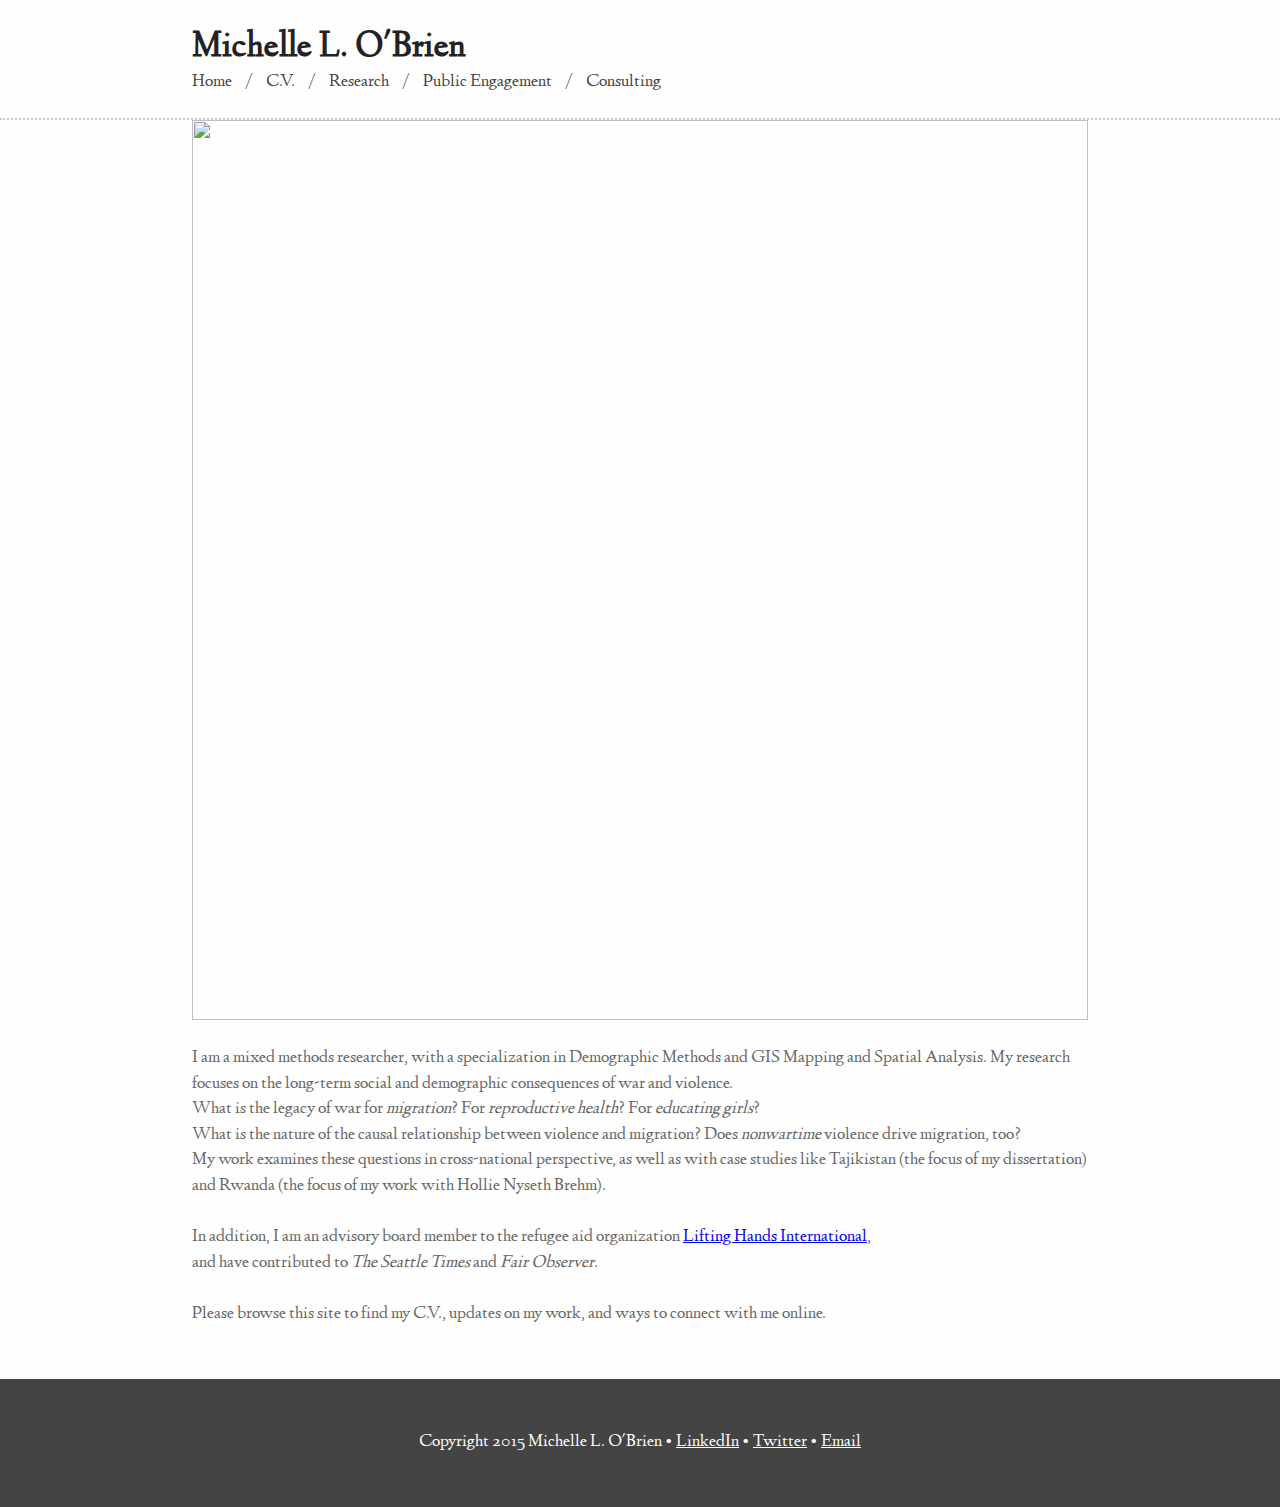
==== index.html @ 678c3acf "Update index.html" ====
<html>

<head>
	<title>Michelle L. O'Brien - Home</title>
	<link rel="stylesheet" type="text/css" href="styles.css" />
  
  <script>
  (function(i,s,o,g,r,a,m){i['GoogleAnalyticsObject']=r;i[r]=i[r]||function(){
  (i[r].q=i[r].q||[]).push(arguments)},i[r].l=1*new Date();a=s.createElement(o),
  m=s.getElementsByTagName(o)[0];a.async=1;a.src=g;m.parentNode.insertBefore(a,m)
  })(window,document,'script','//www.google-analytics.com/analytics.js','ga');

  ga('create', 'UA-62308016-1', 'auto');
  ga('send', 'pageview');

</script>
</head>

<body>

	<header>
		<h1>Michelle L. O'Brien</h1>
		<nav>
			<a href="index.html">Home</a> / <a href="OBMich.github.io/MOBrien_CV.pdf">C.V.</a> / <a href="research.html">Research</a> / <a href="teaching.html">Public Engagement</a> / <a href="consulting.html">Consulting</a>
		</nav>
	</header>

	<section>
		<img src="OBMich.github.io/headshot.jpg" ALIGN = "left" width="500" height="600"><BR CLEAR="left" />
		<p>I am a mixed methods researcher, with a specialization in Demographic Methods and GIS Mapping and Spatial Analysis. 
			My research focuses on the long-term social and demographic consequences of war and violence. <br>
		What is the legacy of war for <i>migration</i>? For <i>reproductive health</i>? For <i>educating girls</i>?<br>
		What is the nature of the causal relationship between violence and migration? Does <i>nonwartime</i> violence drive migration, too?<br>
		My work examines these questions in cross-national perspective, as well as with case studies like Tajikistan (the focus of my dissertation) and Rwanda (the focus of my work with Hollie Nyseth Brehm). </p>
		
		<p>In addition, I am an advisory board member to the refugee aid organization <a href = "https://www.liftinghandsinternational.org/">Lifting Hands International</a>,<br> and have contributed to <i>The Seattle Times</i> and <i>Fair Observer</i>.</p>
		<p>Please browse this site to find my C.V., updates on my work, and ways to connect with me online.</p>

		
	</section>

	<footer>
		<p>Copyright 2015 Michelle L. O'Brien &bull; <a href="https://www.linkedin.com/in/michelle-o-brien-05768485">LinkedIn</a> &bull; <a href="http://twitter.com/OBMich">Twitter</a> &bull; <a href="mailto:obri.michelle@gmail.com">Email</a></p>
	</footer>

</body>
</html>
---- styles.css ----
html,body,div,span,h1,h2,h3,p,a,em,img,strong,article,section,header,footer,dl,dd,dt,table,th,td{margin:0;padding:0;border:0;outline:0;font-size:100%;vertical-align:baseline;background:transparent}
table{border-collapse: collapse;border-spacing: 0;}

@font-face {
    font-family: 'linden_hillregular';
    src: url('fonts/LindenHill-webfont.eot');
    src: url('fonts/LindenHill-webfont.eot?#iefix') format('embedded-opentype'),
         url('fonts/LindenHill-webfont.woff') format('woff'),
         url('fonts/LindenHill-webfont.ttf') format('truetype'),
         url('fonts/LindenHill-webfont.svg#linden_hillregular') format('svg');
    font-weight: normal;
    font-style: normal;
}

@font-face {
    font-family: 'linden_hillitalic';
    src: url('fonts/LindenHill-Italic-webfont.eot');
    src: url('fonts/LindenHill-Italic-webfont.eot?#iefix') format('embedded-opentype'),
         url('fonts/LindenHill-Italic-webfont.woff') format('woff'),
         url('fonts/LindenHill-Italic-webfont.ttf') format('truetype'),
         url('fonts/LindenHill-Italic-webfont.svg#linden_hillitalic') format('svg');
    font-weight: normal;
    font-style: normal;
}

body {
	font-family: 'linden_hillregular', Times, Georgia, serif;
	font-size: 18px;
	line-height: 1.6rem;
	color: #666;
	background-color: #fefefe;
}
em { font-family: 'linden_hillitalic', Times, Georgia, serif; 
	font-weight: normal; 
	font-style:normal; 
}

header { border-bottom: 2px dotted #ccc; padding-bottom: 1.4rem; }

h1 { 
	padding: 1.6rem 0 0;
	font-size: 2em;
	line-height: 2.8rem; 
}

strong, h1, h2, h3 { color: #222; }

h2, h3, p, ul {
	margin: 1.6rem 0;
}
li { margin: 0.8rem 0; }

h2 { margin-bottom: -1.6rem; }

nav a:first-child { padding-left: 0; }
nav a { padding: 2px 10px; color: #444; text-decoration: none; }

footer { padding: 1.6rem; 
		background: #444; 
		color: #fff; 
		text-align: center; 
		margin-top: 3.2rem; }
footer a { color: #fff; }

.headshot { background: url(headshot2.jpg) top left no-repeat; padding-left: 90px; }

section img { width: 100%; height: auto; }

@media (min-width: 440px) {
	h1, nav, section {
		width: 70%;
		margin: 0 auto;
	}
}
@media (max-width: 440px) {
	h1, nav, section {
		width: 90%;
		margin: 0 auto; 
	}
}
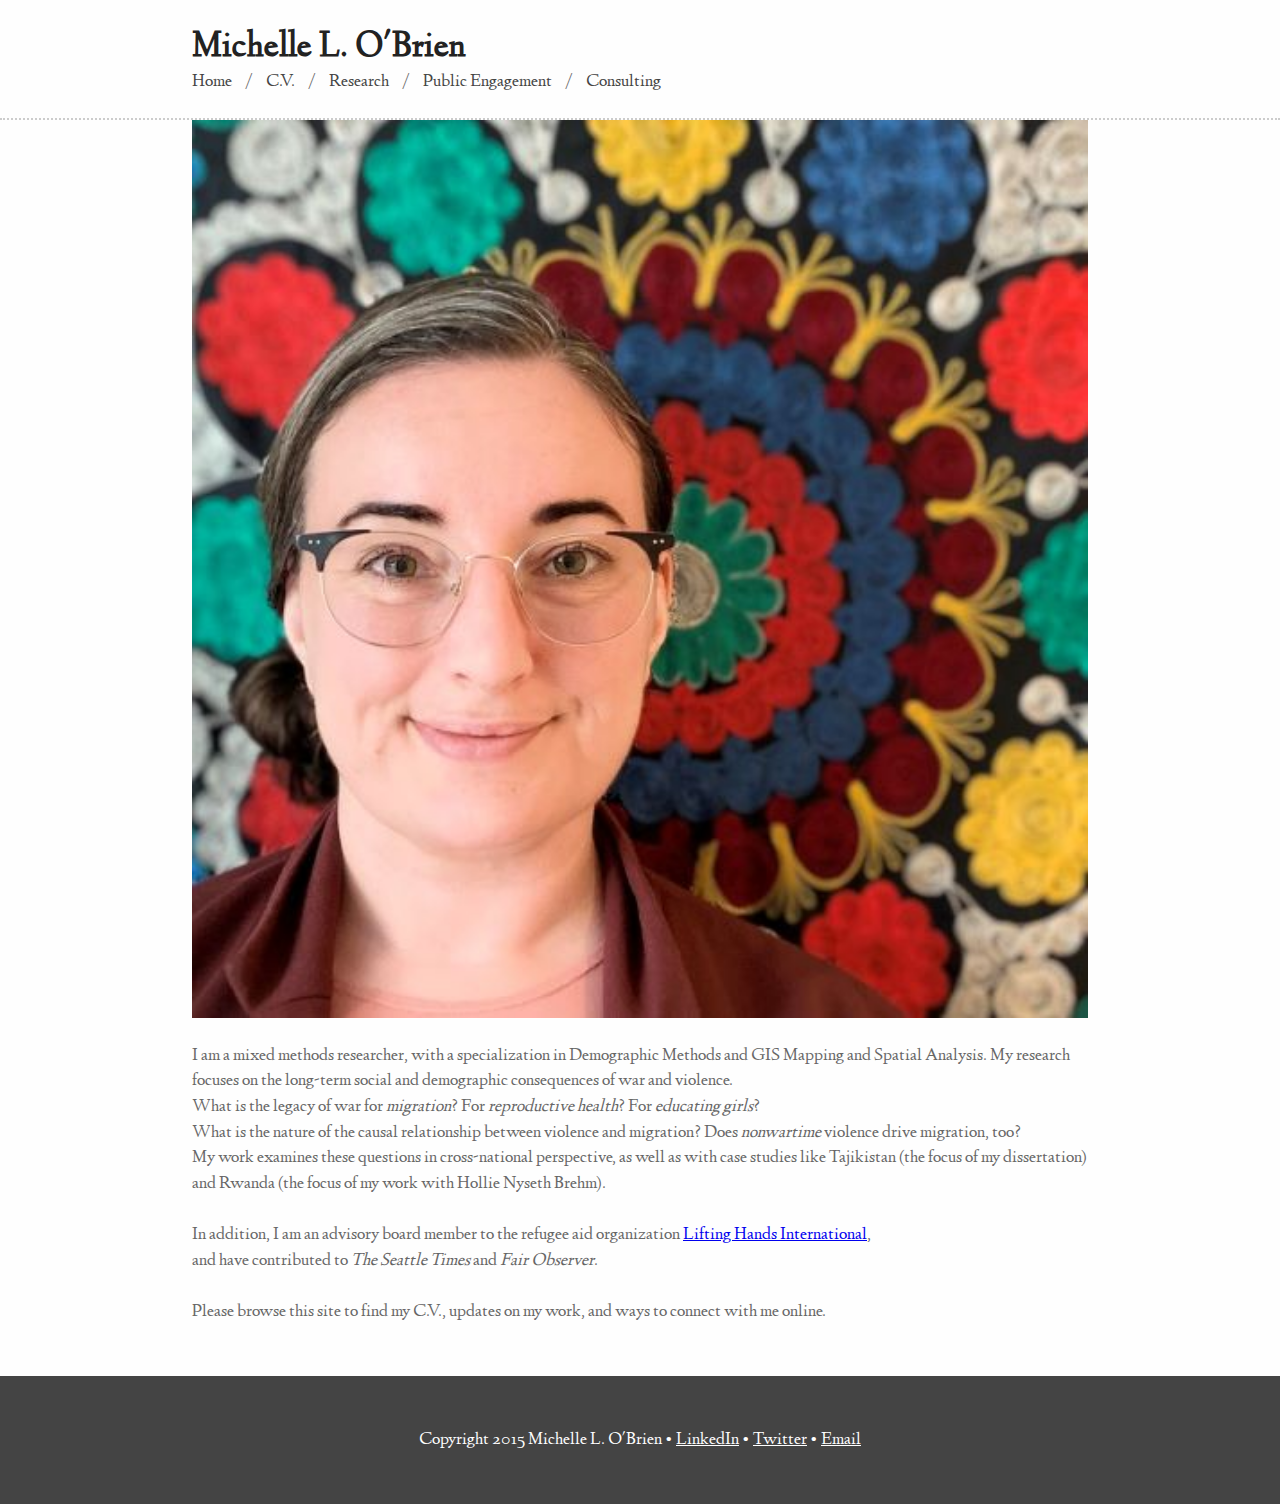
==== commit 6967013e: "Update index.html" ====
--- a/index.html
+++ b/index.html
@@ -26,7 +26,7 @@
 	</header>
 
 	<section>
-		<img src="OBMich.github.io/headshot.jpg" ALIGN = "left" width="500" height="600"><BR CLEAR="left" />
+		<img src="headshot.jpg" ALIGN = "left"><BR CLEAR="left" />
 		<p>I am a mixed methods researcher, with a specialization in Demographic Methods and GIS Mapping and Spatial Analysis. 
 			My research focuses on the long-term social and demographic consequences of war and violence. <br>
 		What is the legacy of war for <i>migration</i>? For <i>reproductive health</i>? For <i>educating girls</i>?<br>
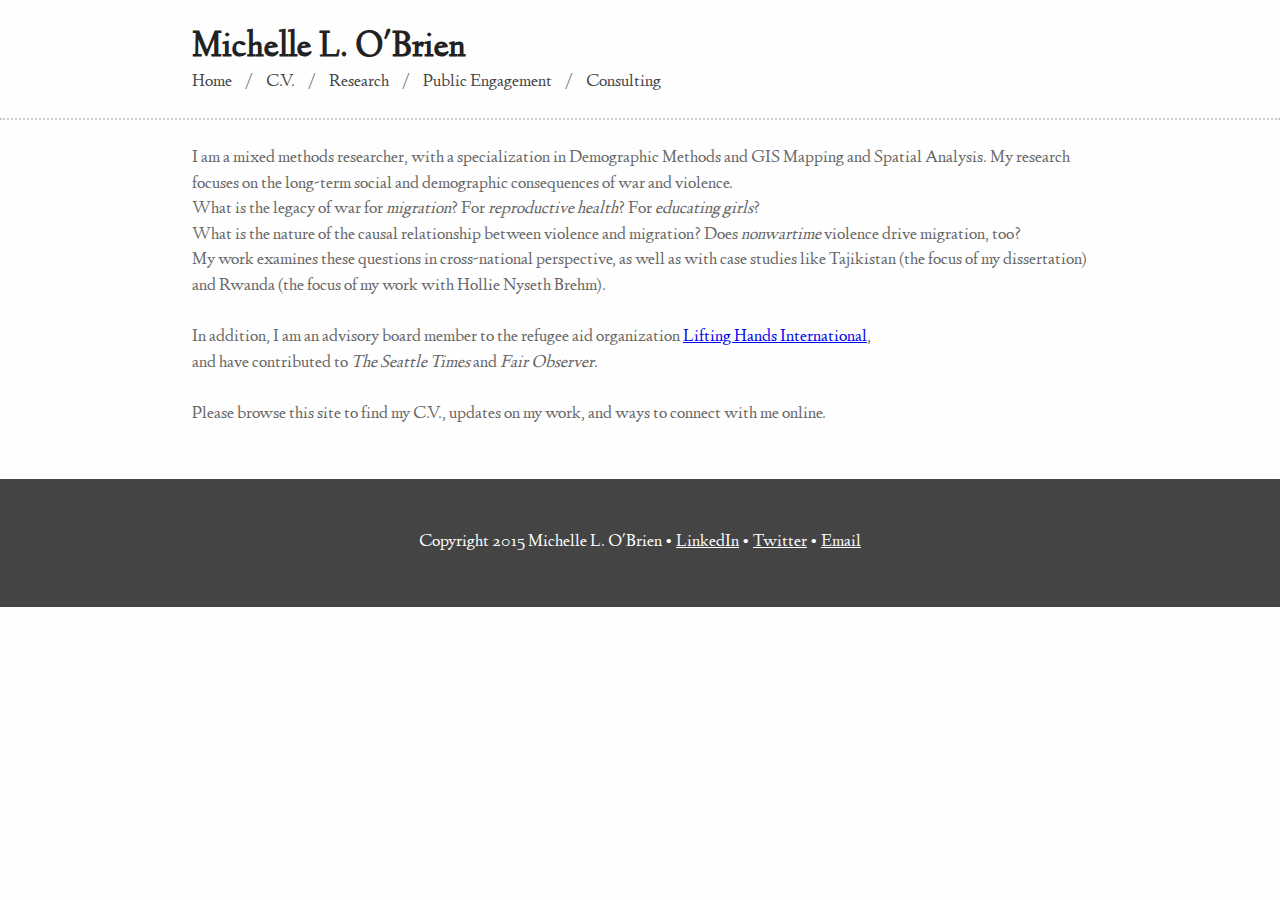
==== commit 2db01ca2: "Update index.html" ====
--- a/index.html
+++ b/index.html
@@ -26,8 +26,7 @@
 	</header>
 
 	<section>
-		<img src="headshot.jpg" ALIGN = "left"><BR CLEAR="left" />
-		<p>I am a mixed methods researcher, with a specialization in Demographic Methods and GIS Mapping and Spatial Analysis. 
+				<p>I am a mixed methods researcher, with a specialization in Demographic Methods and GIS Mapping and Spatial Analysis. 
 			My research focuses on the long-term social and demographic consequences of war and violence. <br>
 		What is the legacy of war for <i>migration</i>? For <i>reproductive health</i>? For <i>educating girls</i>?<br>
 		What is the nature of the causal relationship between violence and migration? Does <i>nonwartime</i> violence drive migration, too?<br>
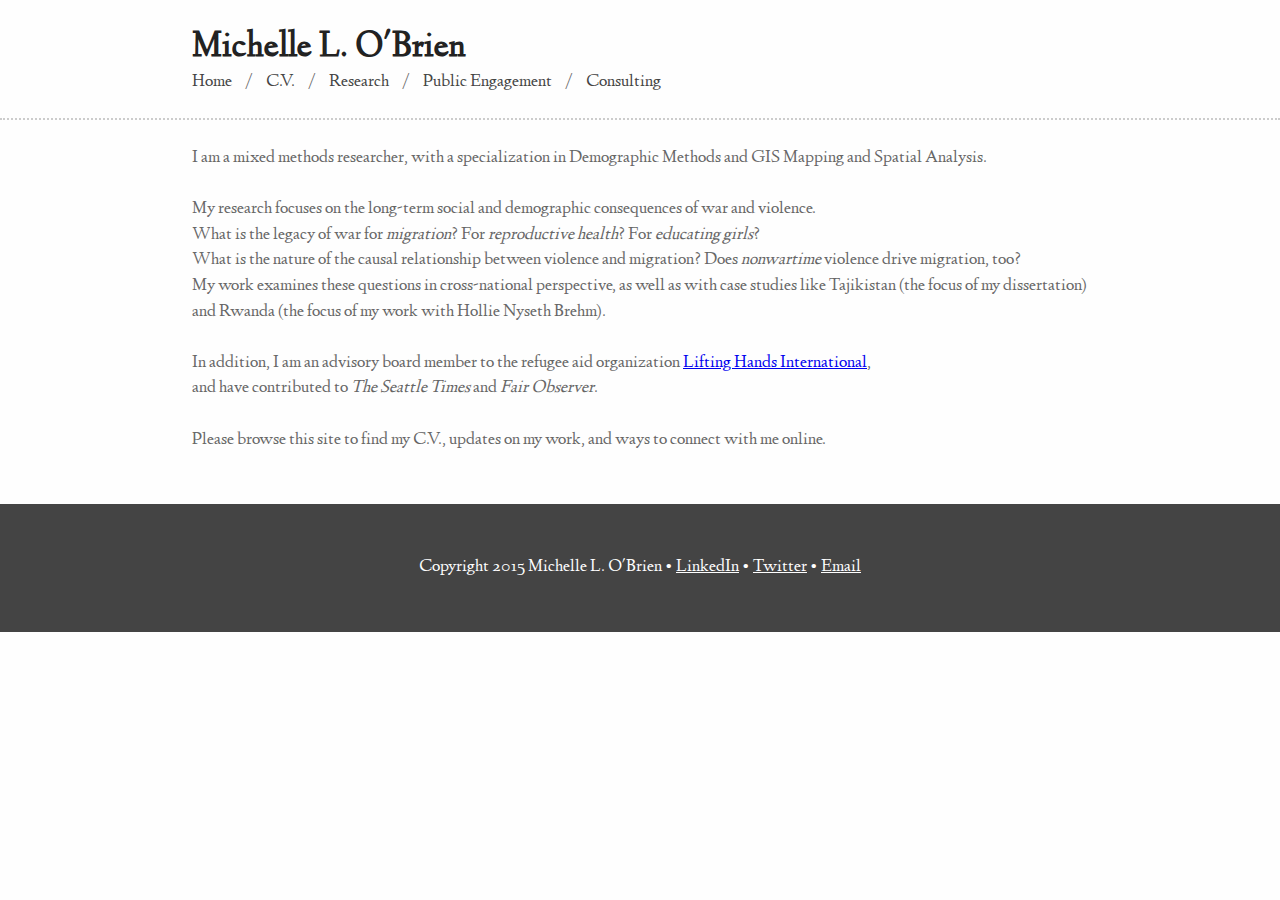
==== commit bfda4cba: "Update index.html" ====
--- a/index.html
+++ b/index.html
@@ -26,8 +26,8 @@
 	</header>
 
 	<section>
-				<p>I am a mixed methods researcher, with a specialization in Demographic Methods and GIS Mapping and Spatial Analysis. 
-			My research focuses on the long-term social and demographic consequences of war and violence. <br>
+				<p>I am a mixed methods researcher, with a specialization in Demographic Methods and GIS Mapping and Spatial Analysis.<br>
+			<p>My research focuses on the long-term social and demographic consequences of war and violence. <br>
 		What is the legacy of war for <i>migration</i>? For <i>reproductive health</i>? For <i>educating girls</i>?<br>
 		What is the nature of the causal relationship between violence and migration? Does <i>nonwartime</i> violence drive migration, too?<br>
 		My work examines these questions in cross-national perspective, as well as with case studies like Tajikistan (the focus of my dissertation) and Rwanda (the focus of my work with Hollie Nyseth Brehm). </p>
